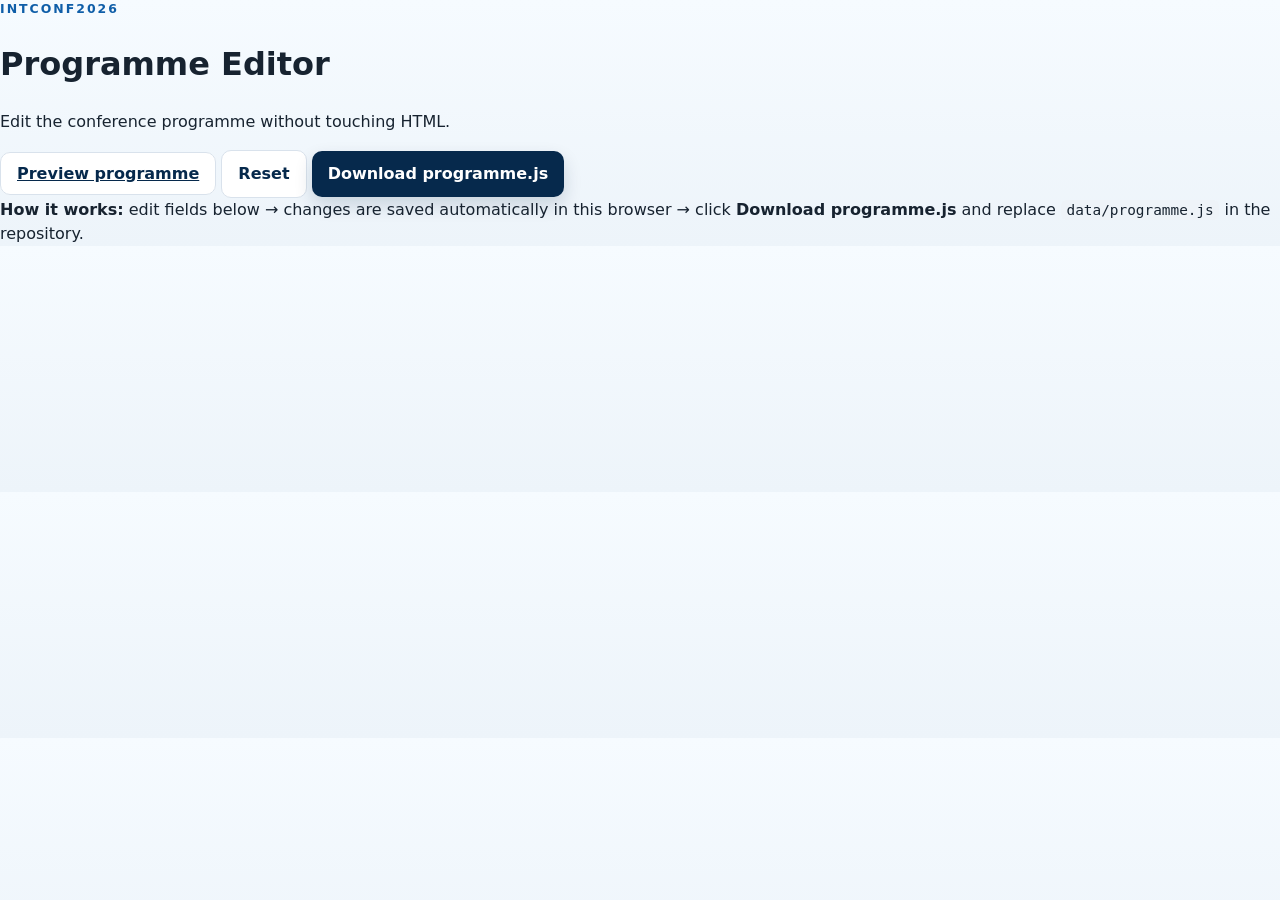
==== editor.html @ 50951013 "Add visual programme editor" ====
<!doctype html>
<html lang="en">
<head>
  <meta charset="utf-8">
  <meta name="viewport" content="width=device-width,initial-scale=1">
  <title>Programme Editor — IntConf2026</title>
  <link rel="stylesheet" href="styles.css">
  <link rel="stylesheet" href="editor.css">
</head>
<body class="editor-body">
  <header class="editor-topbar">
    <div>
      <p class="kicker">IntConf2026</p>
      <h1>Programme Editor</h1>
      <p>Edit the conference programme without touching HTML.</p>
    </div>
    <div class="editor-actions">
      <a class="button button--secondary" href="index.html">Preview programme</a>
      <button class="button button--secondary" id="reset-data" type="button">Reset</button>
      <button class="button" id="download-js" type="button">Download programme.js</button>
    </div>
  </header>

  <main class="editor-shell">
    <section class="editor-note">
      <strong>How it works:</strong>
      edit fields below → changes are saved automatically in this browser → click
      <strong>Download programme.js</strong> and replace <code>data/programme.js</code> in the repository.
    </section>

    <section id="conference-editor" class="editor-card"></section>
    <section id="days-editor"></section>
  </main>

  <script src="data/programme.js"></script>
  <script src="editor.js"></script>
</body>
</html>
---- styles.css ----
:root {
  --navy-950: #031b33;
  --navy-900: #06294c;
  --navy-800: #0b3a6c;
  --blue-700: #0f5ea8;
  --blue-500: #1c8cda;
  --blue-100: #e8f4fc;
  --gold-500: #e8b83f;
  --gold-100: #fff5d7;
  --ink: #172330;
  --muted: #647386;
  --line: #d9e2ec;
  --surface: #ffffff;
  --surface-soft: #f4f8fb;
  --green-soft: #eef7e8;
  --shadow: 0 22px 70px rgba(4, 35, 68, .14);
  --radius-lg: 24px;
  --radius-md: 16px;
  --radius-sm: 10px;
}

* { box-sizing: border-box; }
html { scroll-behavior: smooth; }
body {
  margin: 0;
  color: var(--ink);
  background: linear-gradient(180deg, #f6fbff 0, #edf4fa 100%);
  font-family: Inter, ui-sans-serif, system-ui, -apple-system, BlinkMacSystemFont, "Segoe UI", sans-serif;
  line-height: 1.5;
}
button, input, textarea { font: inherit; }
button { cursor: pointer; }
code {
  font-family: ui-monospace, SFMono-Regular, Menlo, Consolas, monospace;
  font-size: .9em;
  background: #eef3f8;
  padding: .1rem .35rem;
  border-radius: 6px;
}

.skip-link {
  position: fixed;
  left: 1rem;
  top: .5rem;
  z-index: 100;
  transform: translateY(-150%);
  background: white;
  color: var(--navy-900);
  padding: .6rem .8rem;
  border-radius: 8px;
}
.skip-link:focus { transform: none; }

.hero {
  position: relative;
  overflow: hidden;
  color: white;
  background:
    radial-gradient(circle at 78% 15%, rgba(28, 140, 218, .45), transparent 28%),
    linear-gradient(135deg, var(--navy-950) 0%, var(--navy-800) 58%, #0a65aa 100%);
}
.hero::after {
  content: "";
  position: absolute;
  inset: 0;
  pointer-events: none;
  background: linear-gradient(125deg, transparent 0 58%, rgba(255,255,255,.08) 58% 68%, transparent 68% 100%);
}
.hero__inner {
  position: relative;
  z-index: 1;
  width: min(1180px, calc(100% - 2rem));
  margin: 0 auto;
  display: grid;
  grid-template-columns: minmax(220px, 360px) minmax(0, 1fr);
  gap: clamp(2rem, 5vw, 5rem);
  align-items: center;
  min-height: 540px;
  padding: 3.25rem 0;
}
.hero__brand-wrap {
  display: flex;
  justify-content: center;
}
.hero__brand {
  width: min(100%, 355px);
  aspect-ratio: 421 / 540;
  object-fit: cover;
  border-radius: 18px;
  box-shadow: 0 32px 90px rgba(0, 0, 0, .38);
  border: 1px solid rgba(255,255,255,.2);
}
.eyebrow,
.kicker {
  margin: 0 0 .65rem;
  text-transform: uppercase;
  letter-spacing: .16em;
  font-weight: 800;
  font-size: .78rem;
}
.eyebrow { color: #b9ddfa; }
.kicker { color: var(--blue-700); }
.hero h1 {
  max-width: 14ch;
  margin: 0;
  font-size: clamp(2.45rem, 6vw, 5.7rem);
  line-height: .98;
  letter-spacing: -.045em;
  text-wrap: balance;
}
.hero__lead {
  margin: 1.4rem 0 0;
  font-size: clamp(1.05rem, 2vw, 1.35rem);
  color: #d8ebfb;
}
.hero__meta {
  display: flex;
  flex-wrap: wrap;
  gap: .65rem;
  margin-top: 1.6rem;
}
.hero__meta > span {
  display: inline-flex;
  align-items: center;
  min-height: 2.25rem;
  padding: .48rem .8rem;
  border-radius: 999px;
  border: 1px solid rgba(255,255,255,.18);
  background: rgba(255,255,255,.08);
  backdrop-filter: blur(8px);
}
.status-pill {
  color: #fff3c4;
  border-color: rgba(232,184,63,.45) !important;
  background: rgba(232,184,63,.14) !important;
}

.toolbar-shell {
  position: sticky;
  top: 0;
  z-index: 20;
  background: rgba(247, 251, 255, .88);
  backdrop-filter: blur(16px);
  border-bottom: 1px solid rgba(9, 53, 94, .08);
}
.toolbar {
  width: min(1180px, calc(100% - 2rem));
  min-height: 84px;
  margin: 0 auto;
  display: flex;
  gap: 1rem;
  align-items: center;
  justify-content: space-between;
}
.day-tabs {
  display: flex;
  gap: .45rem;
  overflow-x: auto;
  scrollbar-width: thin;
  padding: .6rem 0;
}
.day-tab {
  min-width: 126px;
  padding: .68rem .86rem;
  text-align: left;
  border: 1px solid var(--line);
  border-radius: 12px;
  color: var(--navy-900);
  background: white;
  transition: transform .15s ease, box-shadow .15s ease, border-color .15s ease;
}
.day-tab:hover { transform: translateY(-1px); box-shadow: 0 6px 20px rgba(9,53,94,.09); }
.day-tab span { display: block; font-weight: 800; }
.day-tab small { display: block; margin-top: .12rem; color: var(--muted); white-space: nowrap; }
.day-tab.is-active {
  color: white;
  border-color: var(--navy-800);
  background: linear-gradient(135deg, var(--navy-900), var(--blue-700));
}
.day-tab.is-active small { color: #d8ebfb; }
.toolbar__actions { display: flex; gap: .55rem; flex: 0 0 auto; }
.button {
  min-height: 44px;
  padding: .7rem 1rem;
  border: 0;
  border-radius: 10px;
  background: var(--navy-900);
  color: white;
  font-weight: 800;
  box-shadow: 0 8px 18px rgba(3, 38, 70, .16);
}
.button:hover { background: var(--blue-700); }
.button--secondary {
  color: var(--navy-900);
  background: white;
  border: 1px solid var(--line);
  box-shadow: none;
}

.page-shell {
  width: min(1180px, calc(100% - 2rem));
  margin: 0 auto;
}
.intro-card {
  margin: 2rem 0;
  display: grid;
  grid-template-columns: minmax(240px, .8fr) minmax(0, 1.2fr);
  gap: 2rem;
  padding: 1.6rem;
  background: white;
  border: 1px solid rgba(9,53,94,.08);
  border-radius: var(--radius-md);
  box-shadow: 0 10px 40px rgba(9,53,94,.06);
}
.intro-card h2 { margin: 0; font-size: clamp(1.35rem, 3vw, 2rem); letter-spacing: -.025em; }
.intro-card p:last-child { margin: 0; align-self: center; color: var(--muted); }

.programme-root { padding: 0 0 3rem; }
.day-panel {
  scroll-margin-top: 110px;
  margin: 2rem 0 3rem;
  background: white;
  border: 1px solid rgba(9,53,94,.08);
  border-radius: var(--radius-lg);
  box-shadow: var(--shadow);
  overflow: hidden;
}
.day-header {
  display: flex;
  gap: 2rem;
  align-items: flex-start;
  justify-content: space-between;
  padding: clamp(1.5rem, 3vw, 2.4rem);
  background:
    linear-gradient(90deg, rgba(232,184,63,.15), transparent 32%),
    linear-gradient(135deg, #eef8ff, #f9fcff);
  border-bottom: 1px solid var(--line);
}
.day-header h2 {
  margin: 0;
  color: var(--navy-950);
  font-size: clamp(1.8rem, 4vw, 3rem);
  letter-spacing: -.035em;
}
.day-meta {
  margin: 0;
  width: min(100%, 520px);
  display: grid;
  gap: .6rem;
}
.day-meta > div {
  display: grid;
  grid-template-columns: 92px 1fr;
  gap: .8rem;
  padding: .58rem .72rem;
  border-radius: 10px;
  background: rgba(255,255,255,.82);
  border: 1px solid rgba(9,53,94,.08);
}
.day-meta dt { font-weight: 800; color: var(--navy-900); }
.day-meta dd { margin: 0; color: #35475a; }
.day-sections { padding: clamp(1rem, 2vw, 1.5rem); }
.programme-section {
  margin: 0 0 1.35rem;
  border: 1px solid var(--line);
  border-radius: var(--radius-md);
  overflow: hidden;
  break-inside: avoid;
}
.programme-section:last-child { margin-bottom: 0; }
.programme-section__heading {
  padding: .82rem 1rem;
  color: white;
  background: linear-gradient(135deg, var(--navy-900), var(--navy-800));
}
.programme-section__heading h3 {
  margin: 0;
  font-size: 1.03rem;
  letter-spacing: -.01em;
}
.programme-section--panel .programme-section__heading {
  color: var(--navy-950);
  background: linear-gradient(135deg, #dfefff, #edf7ff);
  border-bottom: 1px solid #c9ddeb;
}
.programme-section--keynote .programme-section__heading {
  color: #5b4300;
  background: linear-gradient(135deg, #fff1bd, #fff8e2);
}
.programme-section--break .programme-section__heading { display: none; }
.programme-section--break { background: var(--green-soft); }
.programme-section--dinner .programme-section__heading {
  background: linear-gradient(135deg, #765b0d, #9d7614);
}
.programme-table__head,
.programme-item {
  display: grid;
  grid-template-columns: 140px minmax(0, 1.45fr) minmax(220px, .8fr);
}
.programme-table__head {
  padding: .55rem 1rem;
  background: var(--surface-soft);
  color: var(--muted);
  text-transform: uppercase;
  letter-spacing: .08em;
  font-size: .7rem;
  font-weight: 800;
}
.programme-item {
  min-height: 76px;
  border-top: 1px solid var(--line);
  background: white;
}
.programme-item:first-of-type { border-top: 0; }
.programme-item > div { padding: .9rem 1rem; }
.programme-item > div + div { border-left: 1px solid var(--line); }
.programme-item__time {
  font-variant-numeric: tabular-nums;
  font-weight: 850;
  color: var(--navy-900);
  white-space: nowrap;
}
.programme-item__main h4 {
  margin: 0;
  font-size: 1rem;
}
.programme-item__topic {
  margin: .35rem 0 0;
  color: #30465a;
  font-style: italic;
}
.programme-item__remarks { color: #45596d; }
.programme-section--break .programme-item { background: var(--green-soft); min-height: 0; }
.programme-section--dinner .programme-item { background: #fffdf5; }
.draft-token {
  display: inline-block;
  margin: 0 .08rem;
  padding: .03rem .35rem;
  border-radius: 999px;
  color: #6d4d00;
  background: var(--gold-100);
  border: 1px solid #edd489;
  font-size: .82em;
  font-style: normal;
  font-weight: 900;
  letter-spacing: .04em;
}
.muted { color: #9aa7b4; }

.site-footer {
  color: #dcecf9;
  background: var(--navy-950);
  border-top: 4px solid var(--gold-500);
}
.site-footer__inner {
  min-height: 130px;
  display: flex;
  align-items: center;
  justify-content: space-between;
  gap: 2rem;
}
.site-footer__inner div { display: grid; gap: .2rem; }
.site-footer__inner span { color: #9fc2de; }
.site-footer__status { text-align: right; }
.fatal-error { max-width: 50rem; margin: 10vh auto; padding: 2rem; }

@media (max-width: 900px) {
  .hero__inner { grid-template-columns: 190px 1fr; min-height: auto; }
  .hero h1 { font-size: clamp(2.2rem, 7vw, 4.4rem); }
  .toolbar { align-items: stretch; flex-direction: column; padding: .65rem 0; }
  .toolbar__actions { justify-content: flex-end; }
  .day-header { flex-direction: column; }
  .day-meta { width: 100%; }
  .programme-table__head { display: none; }
  .programme-item {
    grid-template-columns: 112px 1fr;
  }
  .programme-item__remarks {
    grid-column: 2;
    border-left: 1px solid var(--line);
    border-top: 1px dashed var(--line);
    padding-top: .65rem !important;
  }
}

@media (max-width: 620px) {
  .hero__inner {
    grid-template-columns: 1fr;
    gap: 1.5rem;
    padding: 1.4rem 0 2.4rem;
  }
  .hero__brand-wrap { justify-content: flex-start; }
  .hero__brand { width: 178px; border-radius: 12px; }
  .hero h1 { max-width: 12ch; }
  .toolbar__actions { width: 100%; }
  .toolbar__actions .button { flex: 1; }
  .intro-card { grid-template-columns: 1fr; gap: .8rem; }
  .day-panel { border-radius: 16px; }
  .day-header { padding: 1.25rem; }
  .day-meta > div { grid-template-columns: 1fr; gap: .1rem; }
  .day-sections { padding: .7rem; }
  .programme-item { grid-template-columns: 1fr; }
  .programme-item > div { padding: .75rem .8rem; }
  .programme-item > div + div { border-left: 0; }
  .programme-item__time {
    color: var(--blue-700);
    padding-bottom: .1rem !important;
  }
  .programme-item__main { padding-top: .3rem !important; }
  .programme-item__remarks {
    grid-column: 1;
    border-left: 0;
    border-top: 1px dashed var(--line);
  }
  .site-footer__inner { flex-direction: column; align-items: flex-start; justify-content: center; }
  .site-footer__status { text-align: left; }
}

@media print {
  @page { size: A4; margin: 11mm 10mm 12mm; }
  :root { --ink: #111; --line: #c7c7c7; }
  html, body { background: white !important; font-size: 9.5pt; }
  body { color: #111; }
  .no-print, .toolbar-shell { display: none !important; }
  .hero {
    color: #111;
    background: white !important;
    border-bottom: 2px solid #123e66;
  }
  .hero::after { display: none; }
  .hero__inner {
    width: 100%;
    min-height: 0;
    grid-template-columns: 35mm 1fr;
    gap: 8mm;
    padding: 0 0 7mm;
  }
  .hero__brand {
    width: 35mm;
    border-radius: 0;
    box-shadow: none;
    border: 0;
  }
  .eyebrow { color: #345; font-size: 7pt; }
  .hero h1 { color: #082f5b; font-size: 24pt; max-width: none; line-height: 1.02; }
  .hero__lead { color: #333; margin-top: 3mm; font-size: 10pt; }
  .hero__meta { margin-top: 3mm; gap: 2mm; }
  .hero__meta > span {
    min-height: 0;
    padding: 1mm 2mm;
    color: #222;
    border: 1px solid #bbb;
    background: white !important;
  }
  .page-shell { width: 100%; }
  .programme-root { padding: 0; }
  .day-panel, .day-panel[hidden] {
    display: block !important;
    margin: 7mm 0 0;
    border: 0;
    border-radius: 0;
    box-shadow: none;
    overflow: visible;
    break-before: page;
  }
  .day-panel:first-child { break-before: auto; }
  .day-header {
    display: block;
    padding: 3mm 0 2mm;
    background: white !important;
    border-bottom: 1.5px solid #123e66;
  }
  .day-header .kicker { color: #444; margin-bottom: 1mm; }
  .day-header h2 { color: #082f5b; font-size: 17pt; }
  .day-meta {
    width: 100%;
    margin-top: 2mm;
    display: flex;
    flex-wrap: wrap;
    gap: 2mm 5mm;
  }
  .day-meta > div {
    display: flex;
    gap: 1.5mm;
    padding: 0;
    border: 0;
    background: white;
  }
  .day-sections { padding: 3mm 0 0; }
  .programme-section {
    margin-bottom: 3mm;
    border-radius: 0;
    break-inside: auto;
  }
  .programme-section__heading,
  .programme-section--panel .programme-section__heading,
  .programme-section--keynote .programme-section__heading,
  .programme-section--dinner .programme-section__heading {
    padding: 2mm 2.2mm;
    color: #111;
    background: #eaf2f8 !important;
    border-bottom: 1px solid #aaa;
  }
  .programme-section__heading h3 { font-size: 10pt; }
  .programme-table__head,
  .programme-item {
    grid-template-columns: 27mm minmax(0, 1.45fr) minmax(43mm, .8fr);
  }
  .programme-table__head {
    display: grid;
    padding: 1.2mm 2mm;
    font-size: 6.5pt;
    background: #f5f5f5 !important;
  }
  .programme-item { min-height: 0; break-inside: avoid; }
  .programme-item > div { padding: 1.7mm 2mm; }
  .programme-item__time { color: #111; }
  .programme-item__main h4 { font-size: 9pt; }
  .programme-item__topic { margin-top: .8mm; }
  .programme-section--break .programme-item,
  .programme-section--dinner .programme-item { background: white !important; }
  .draft-token {
    color: #111;
    background: white !important;
    border: 1px solid #aaa;
  }
  .site-footer { display: none; }
}
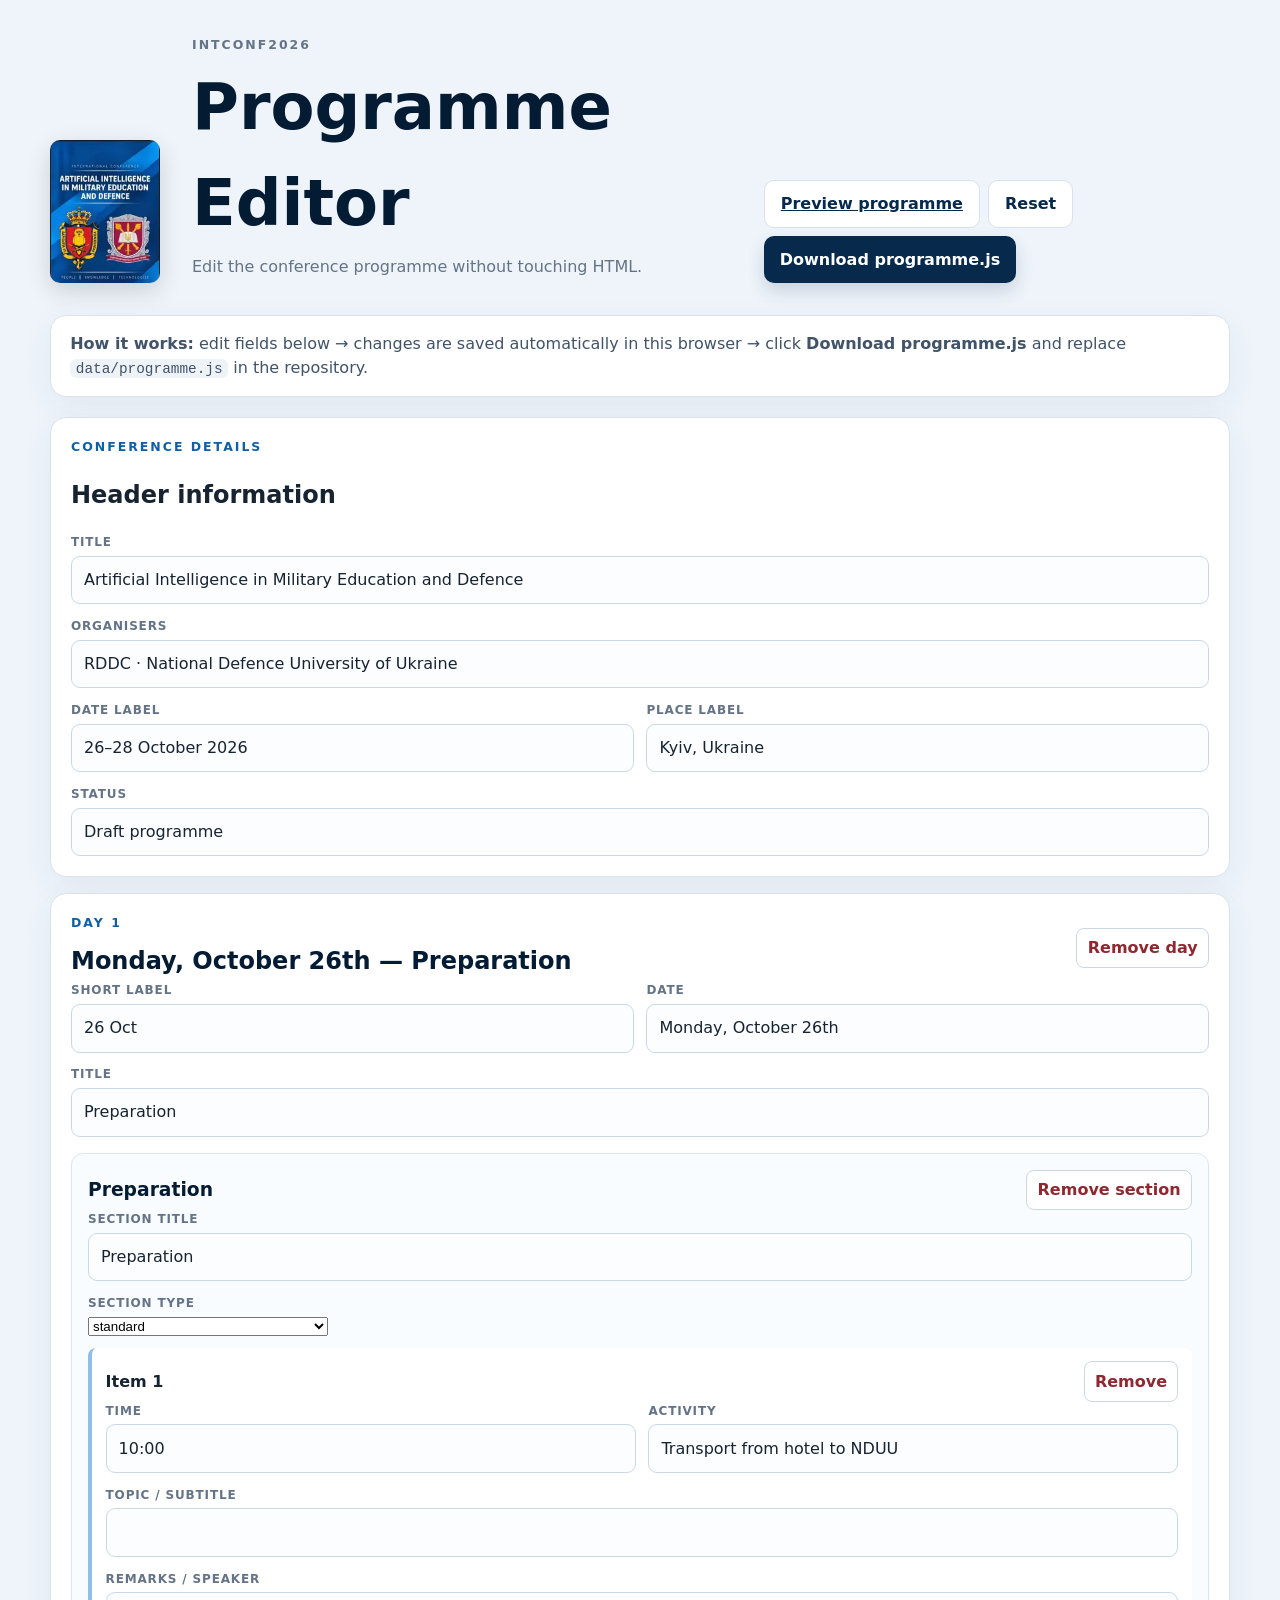
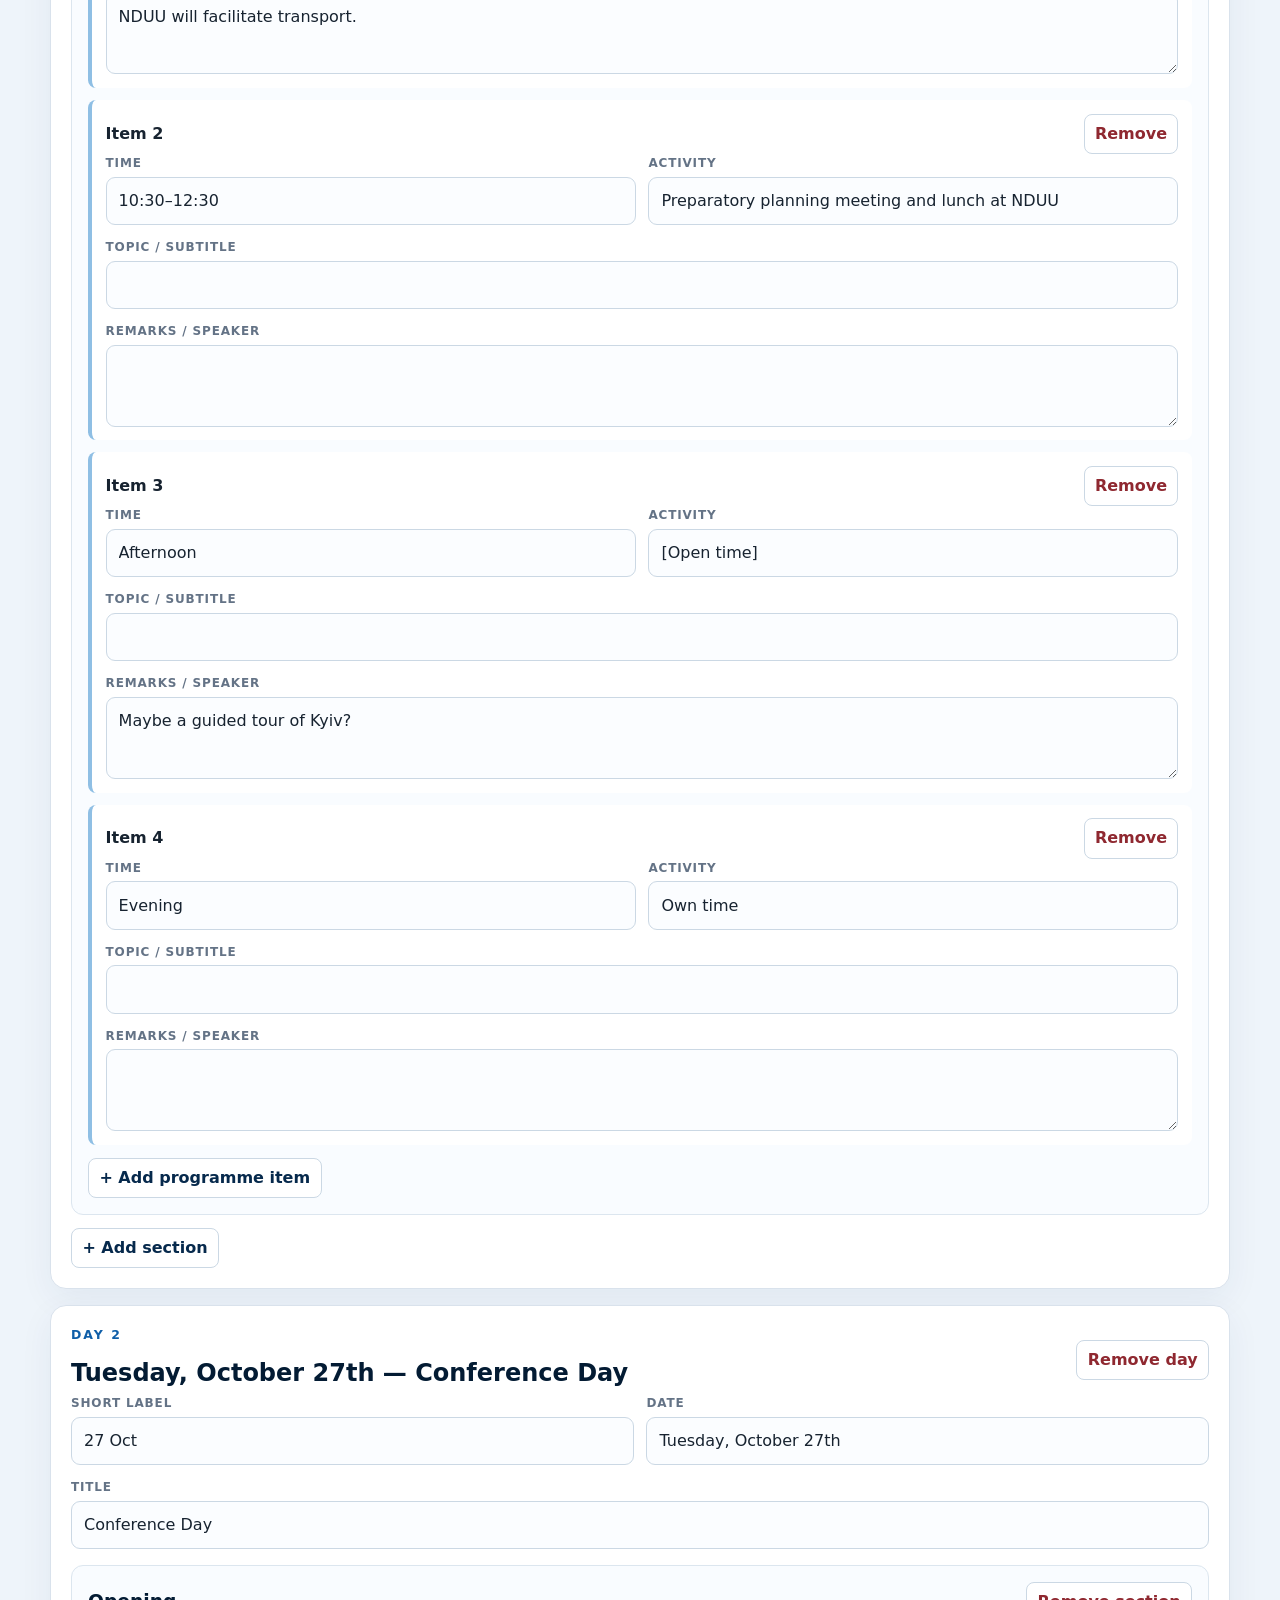
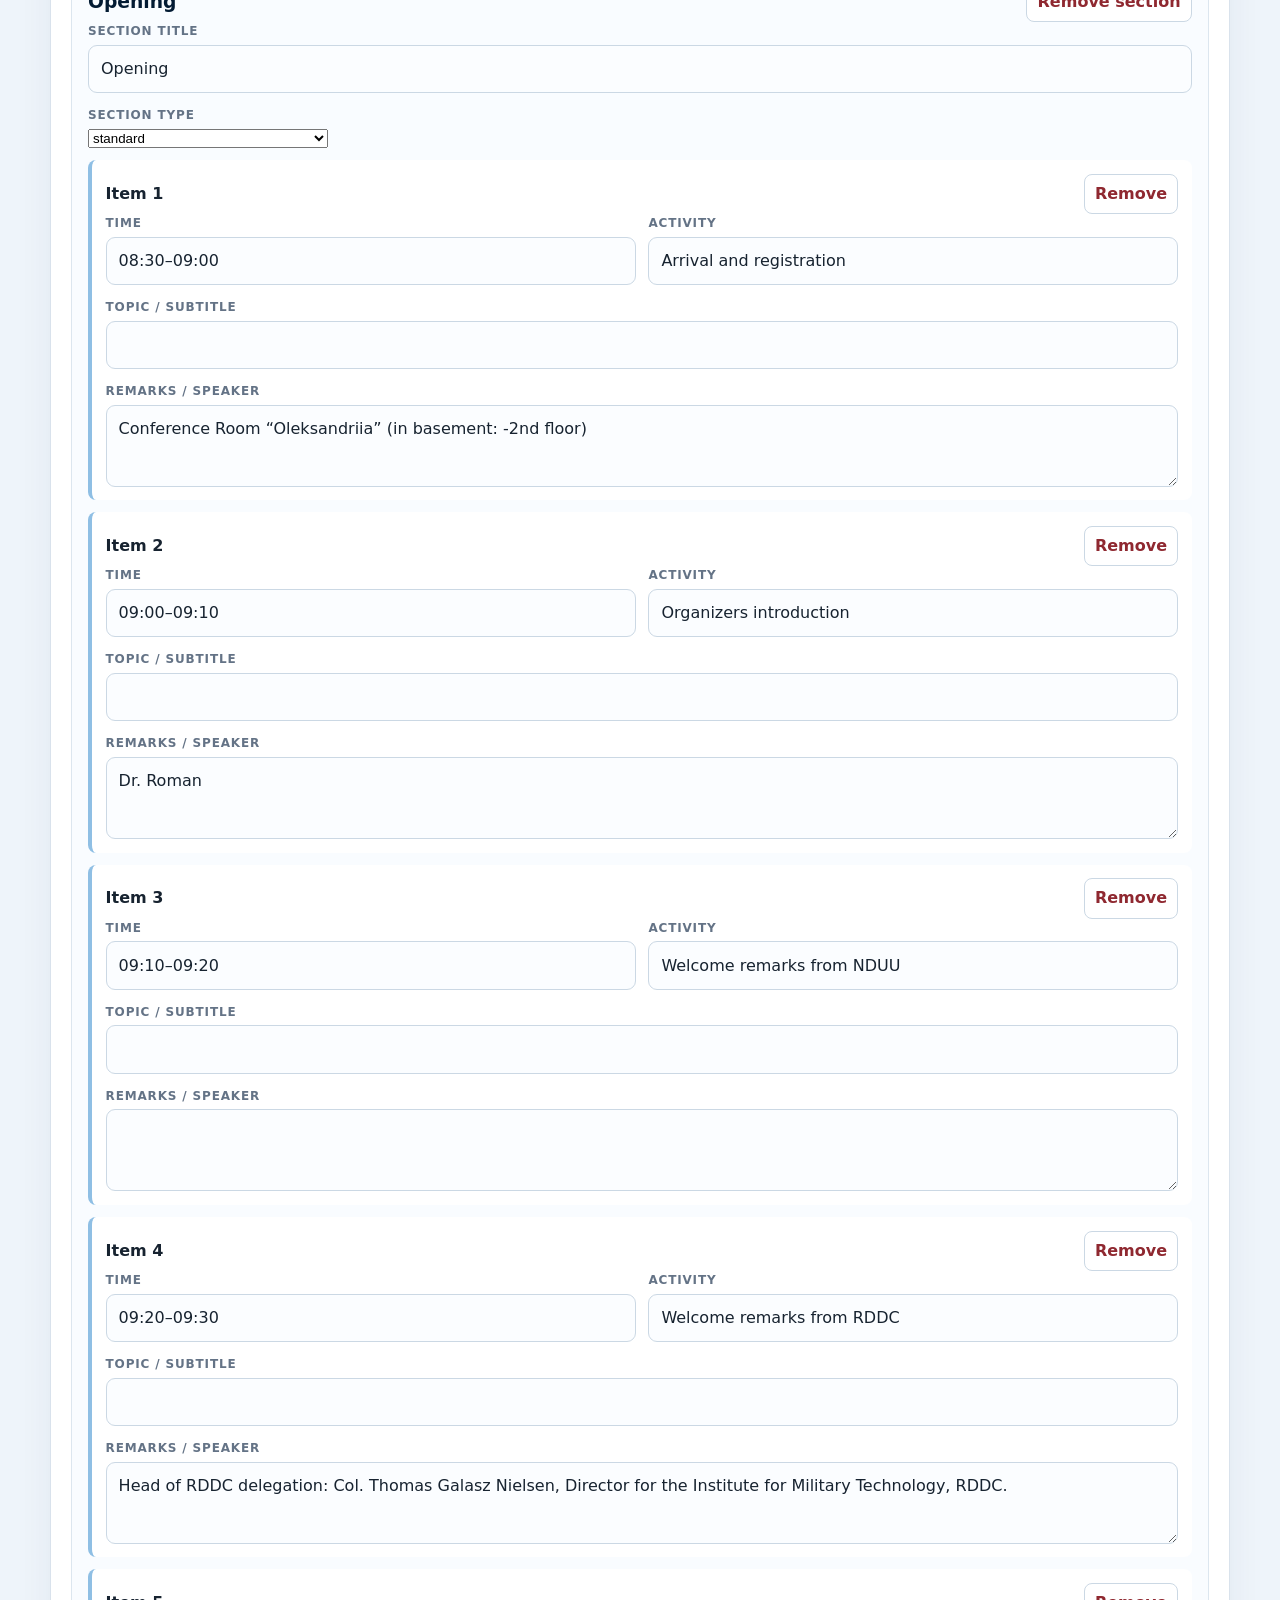
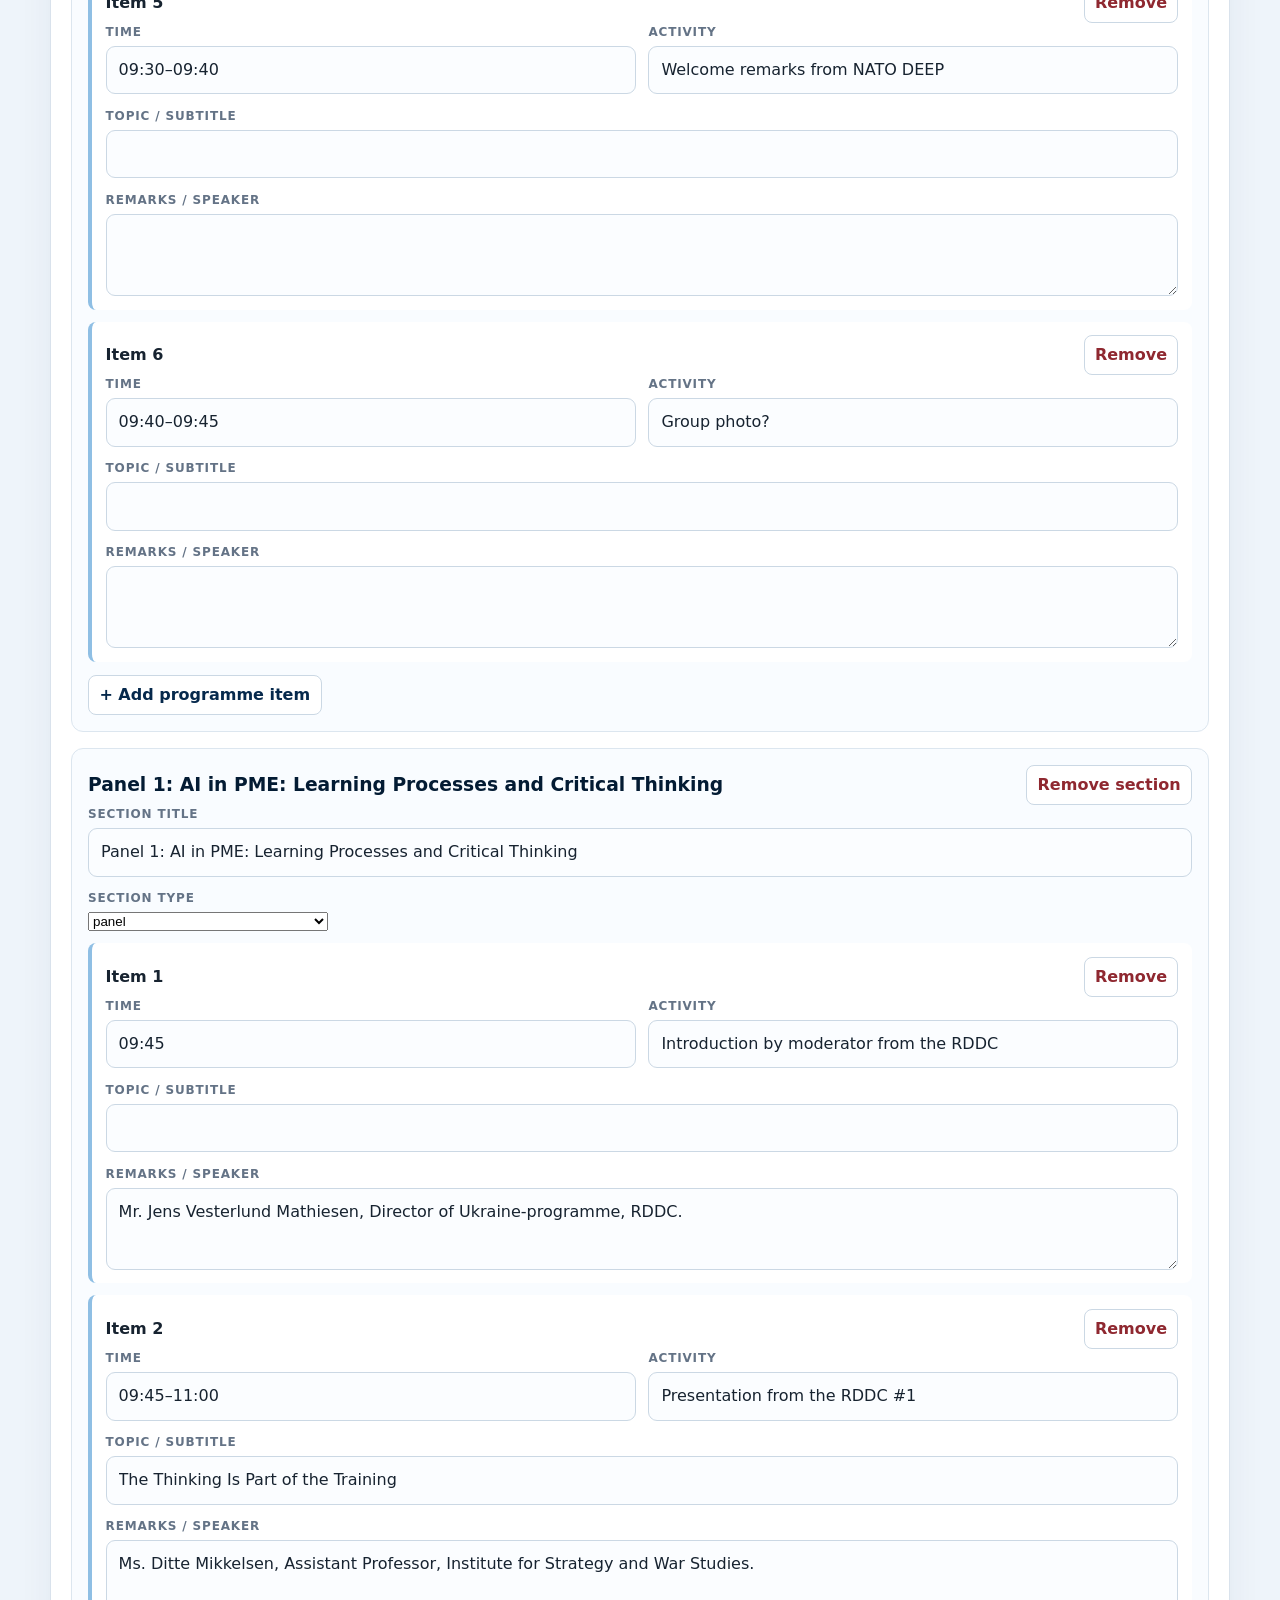
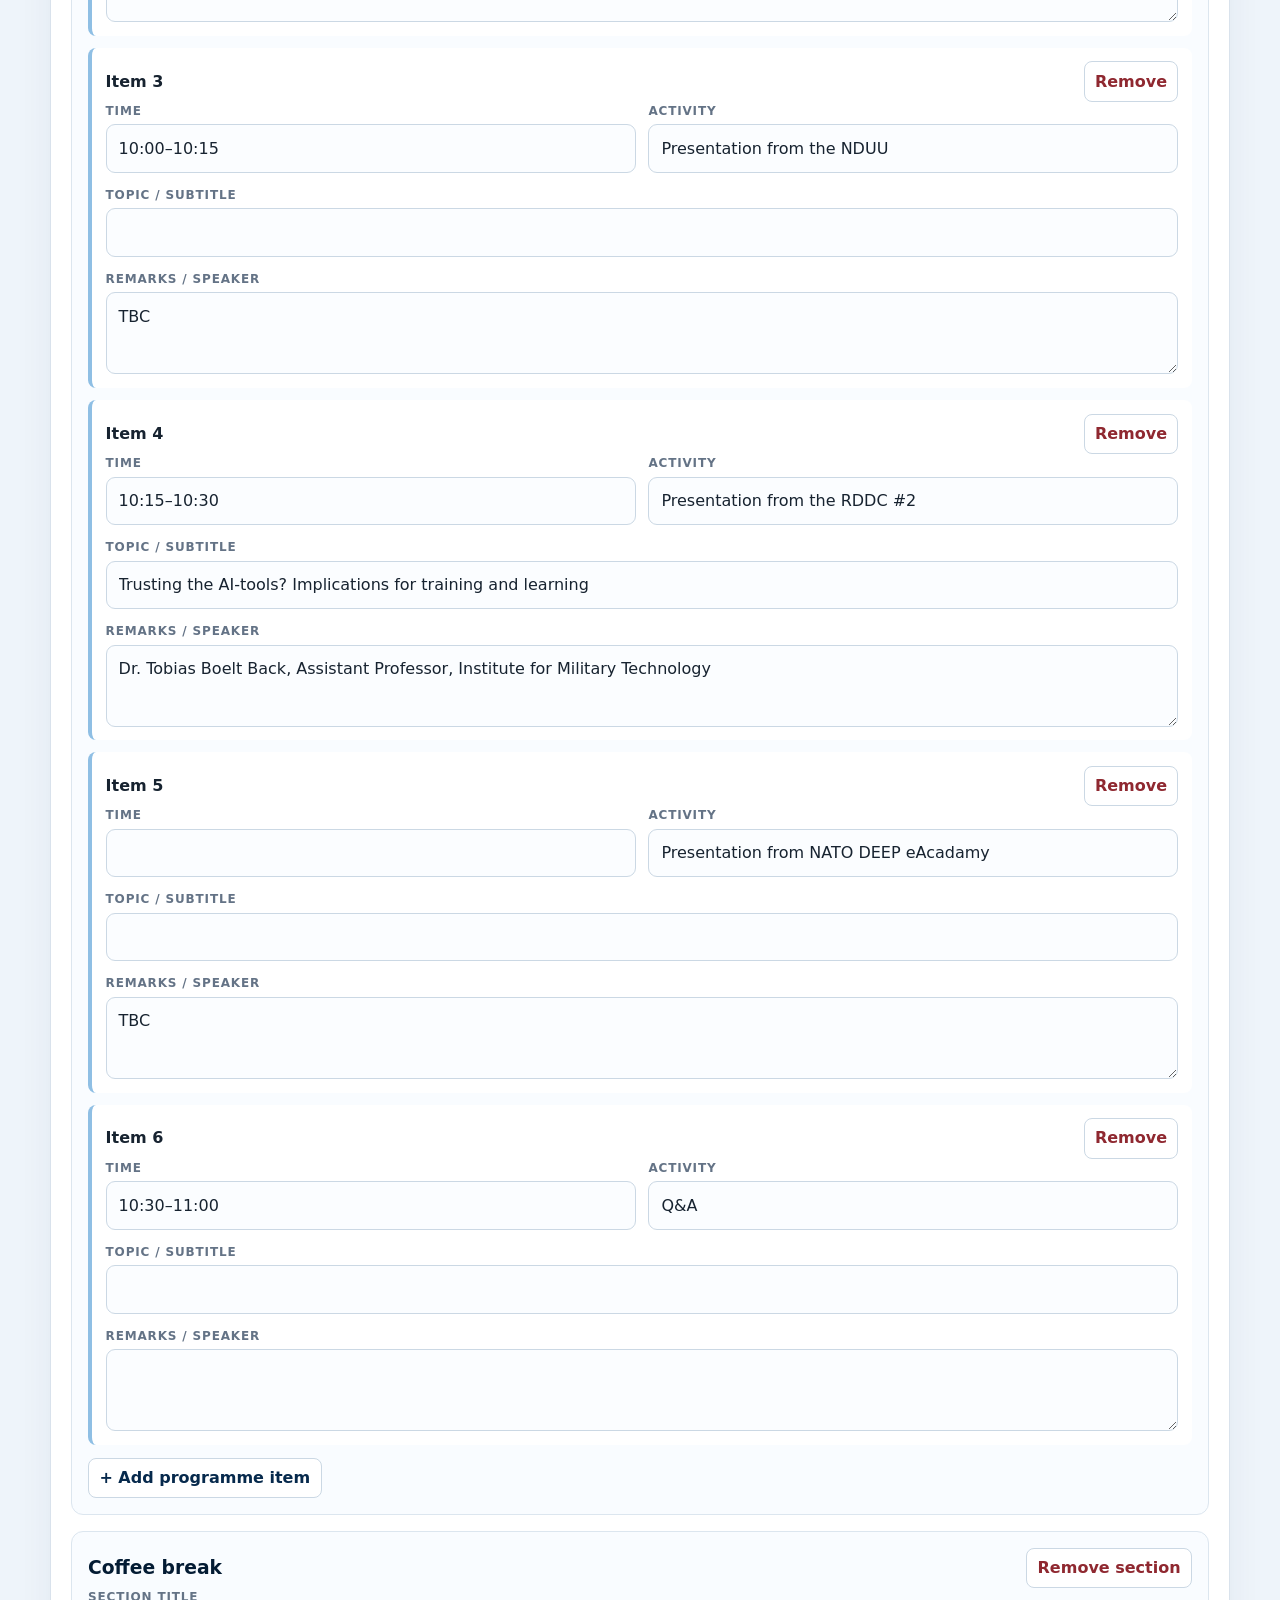
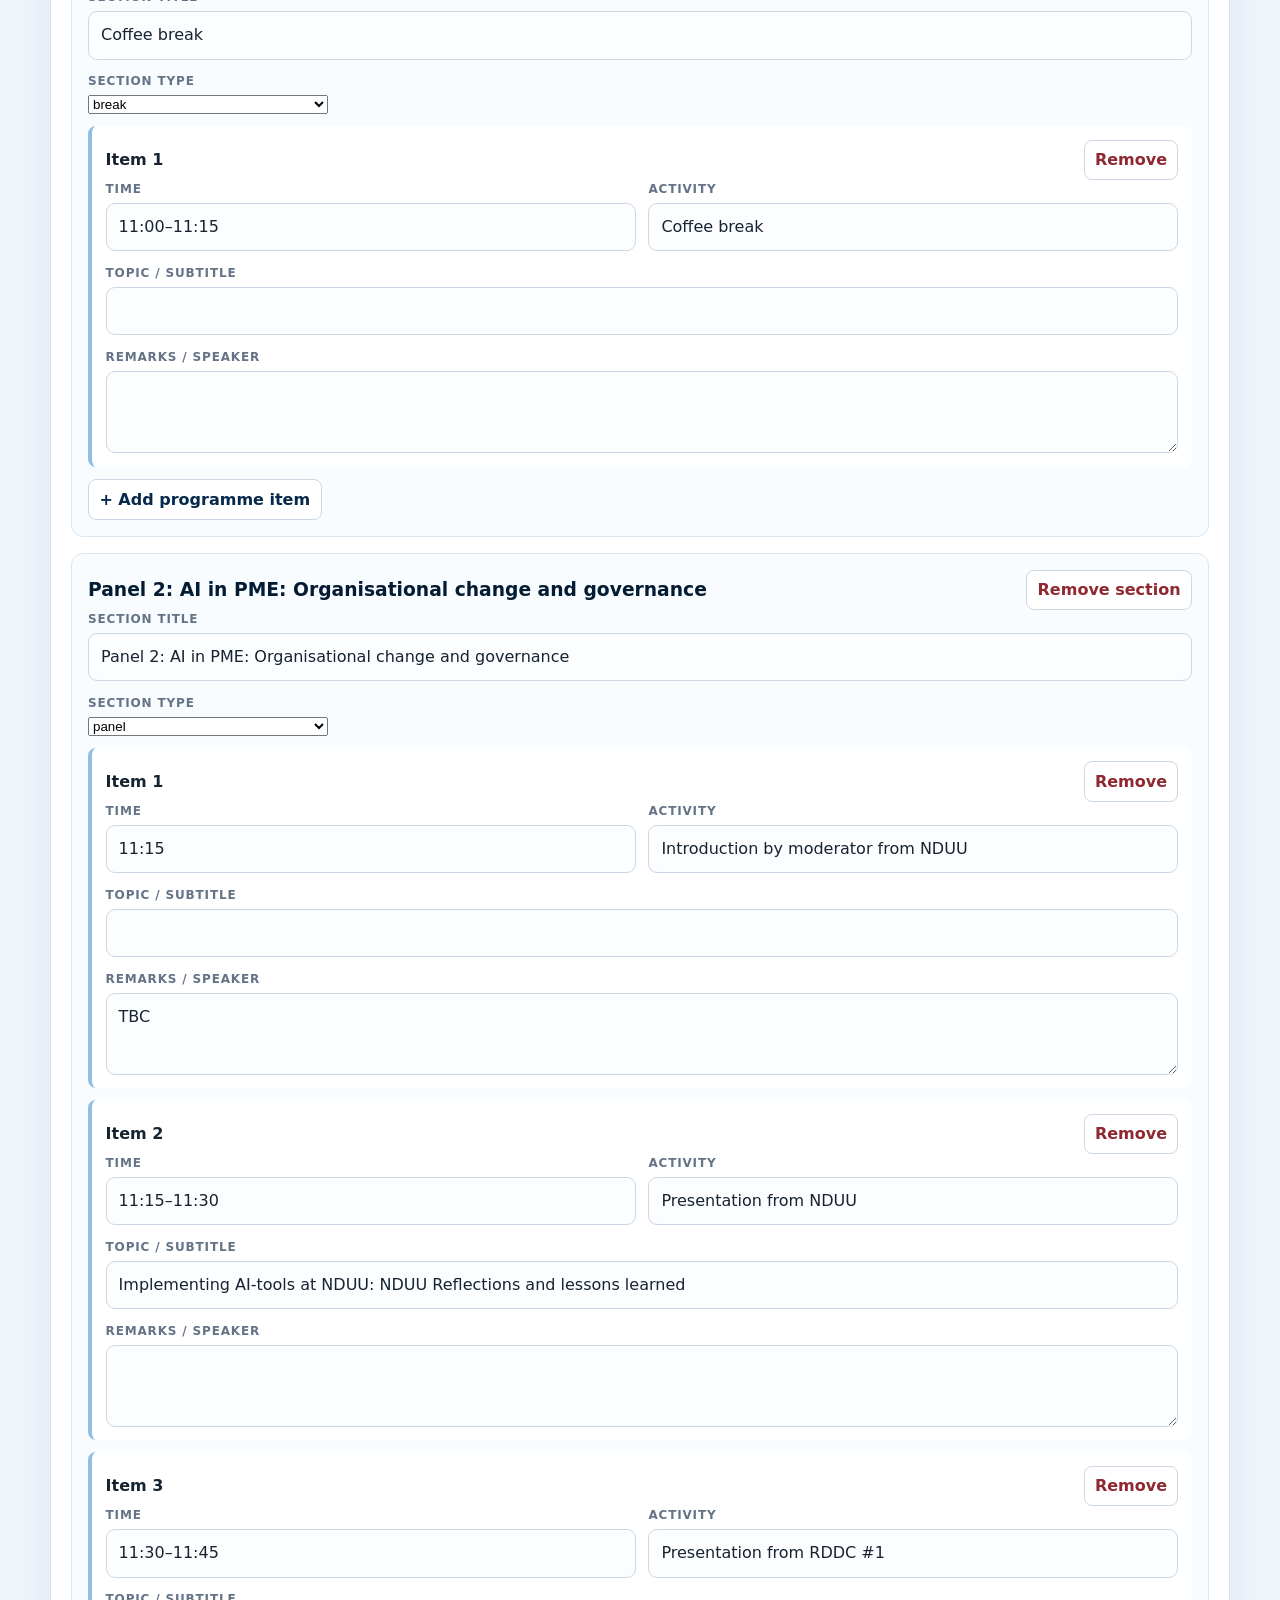
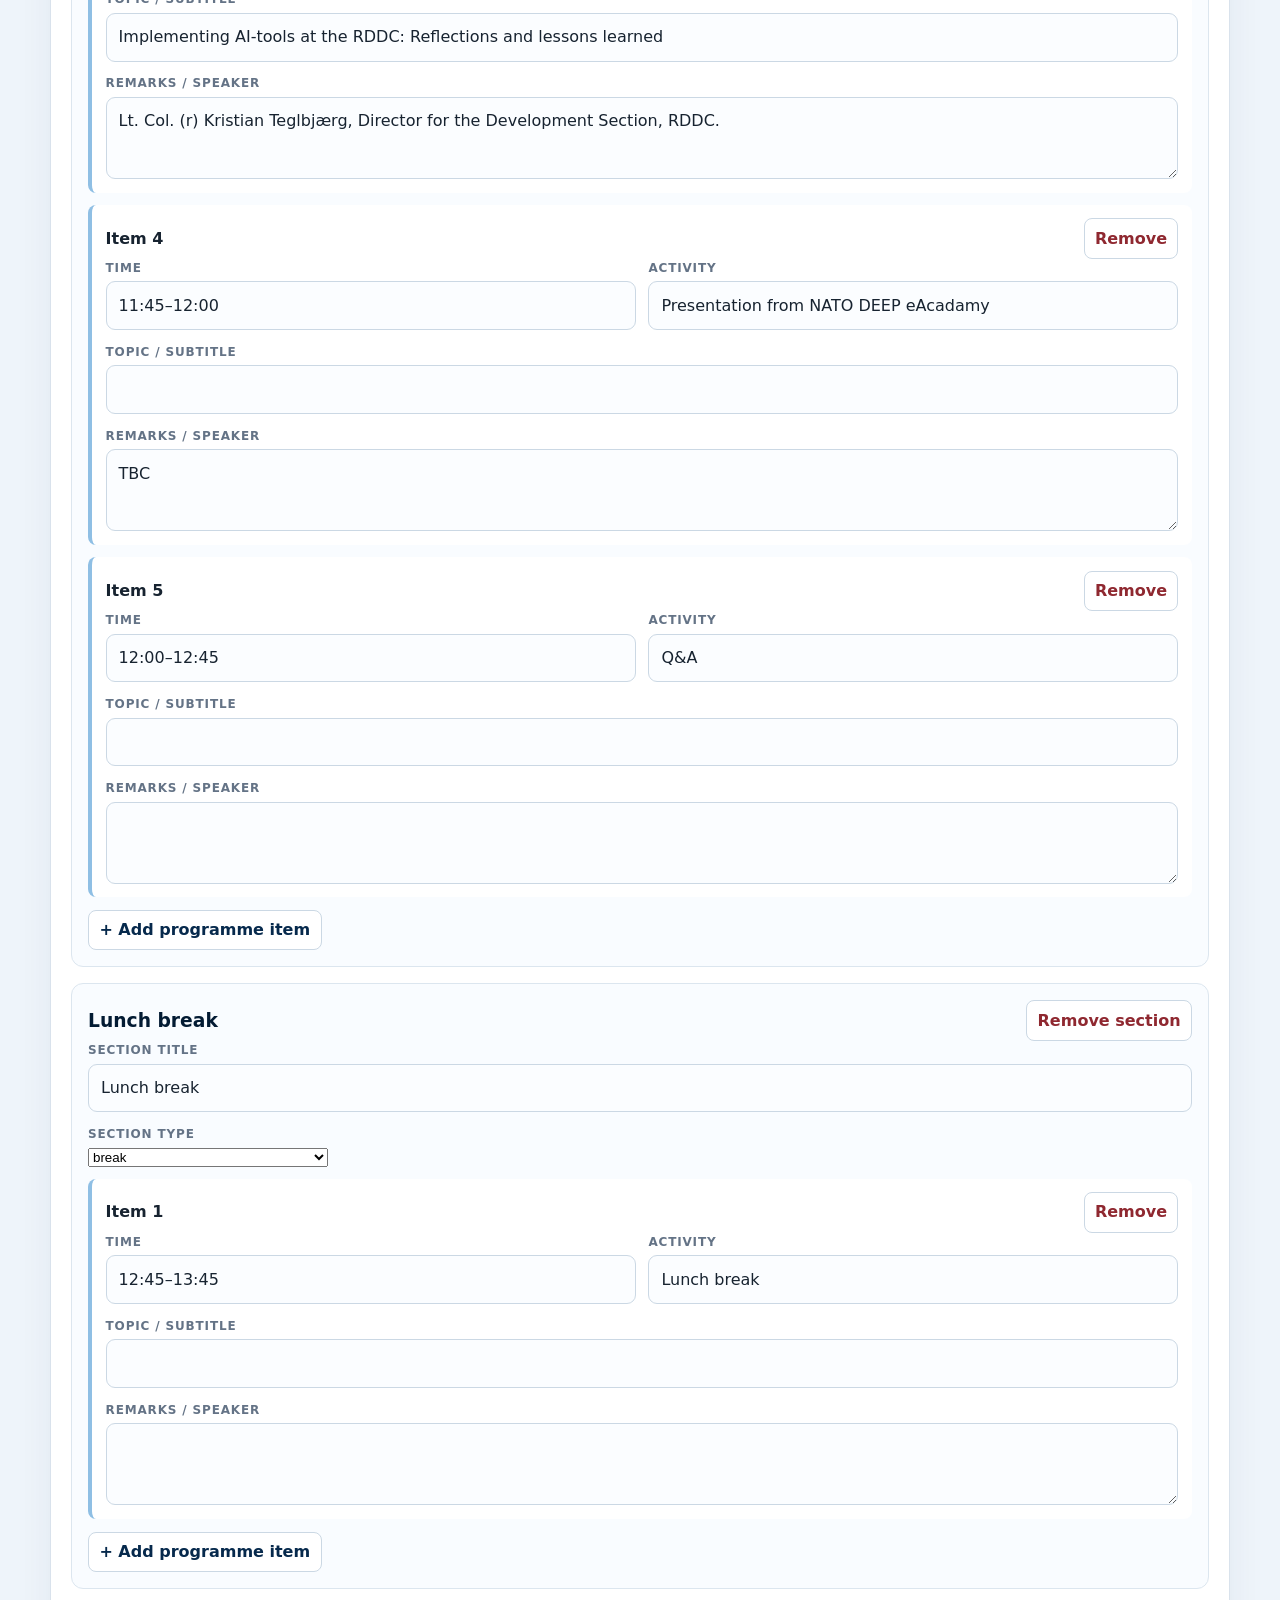
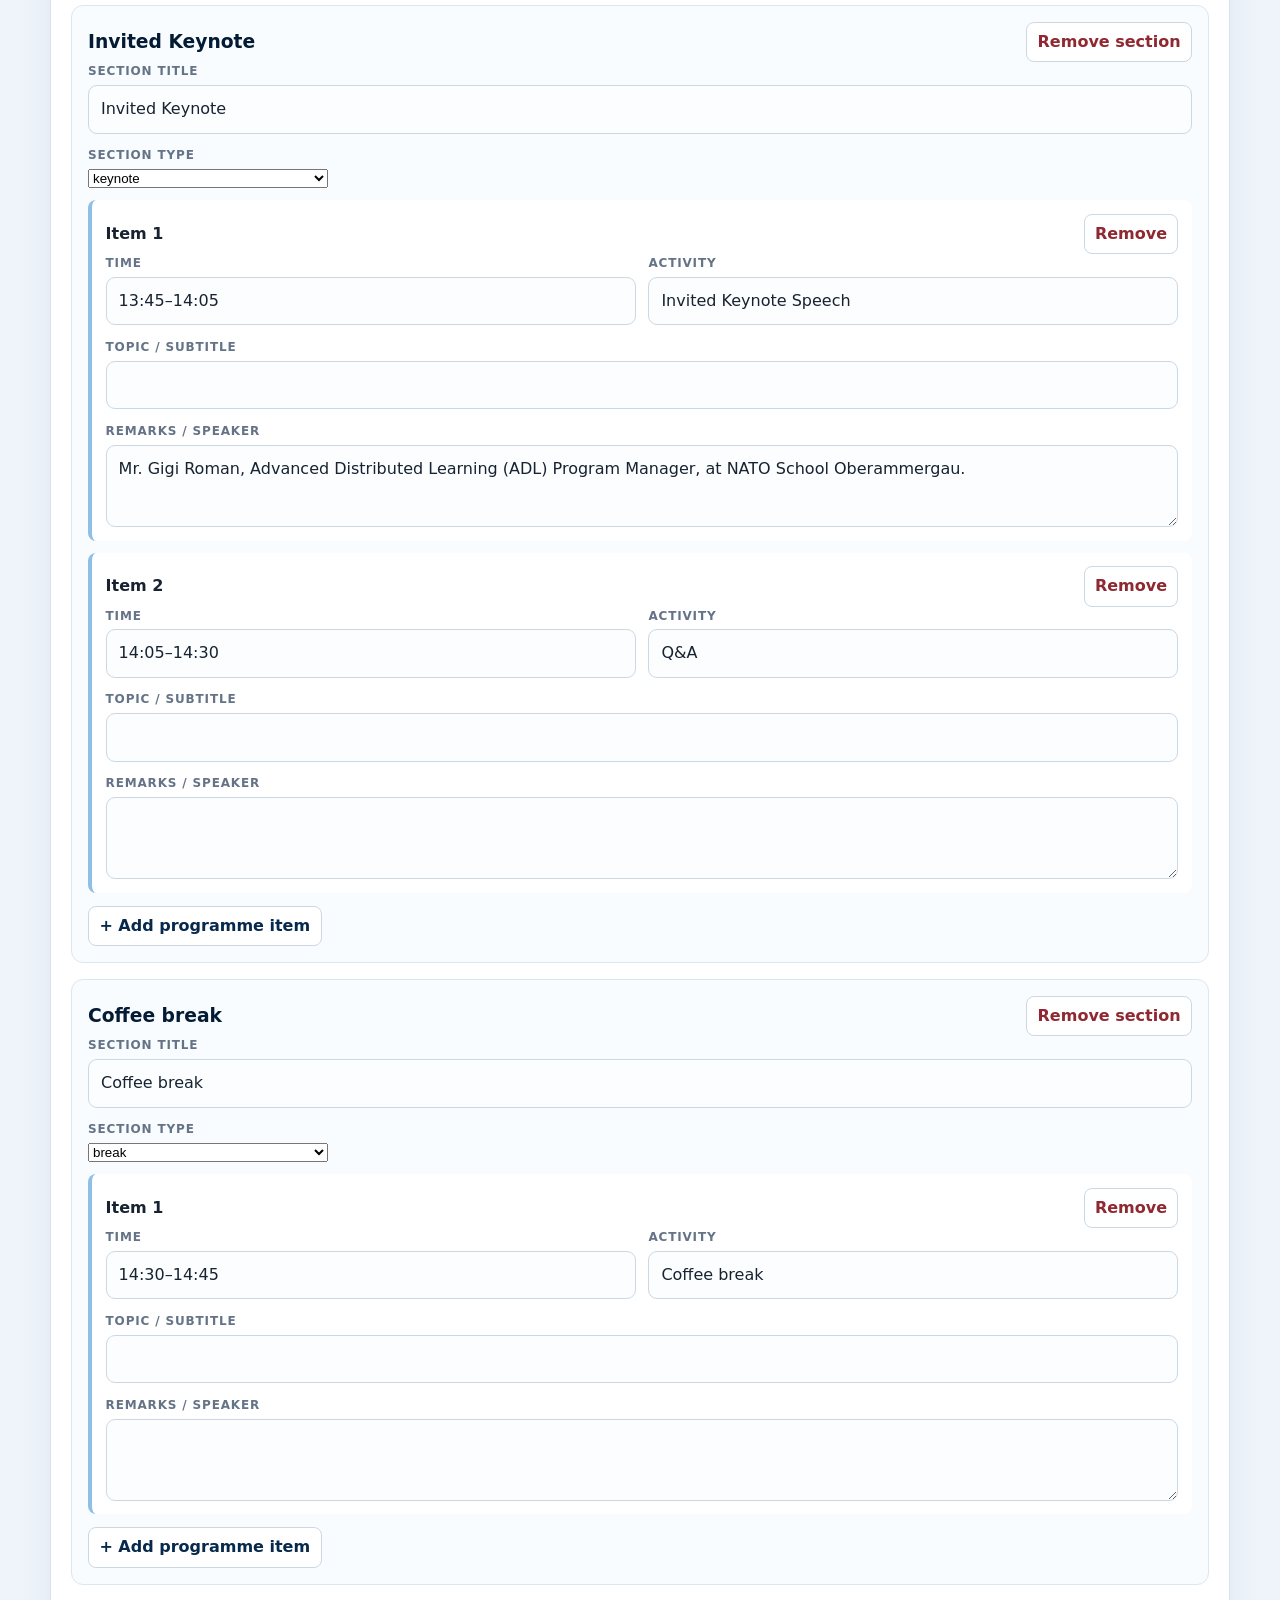
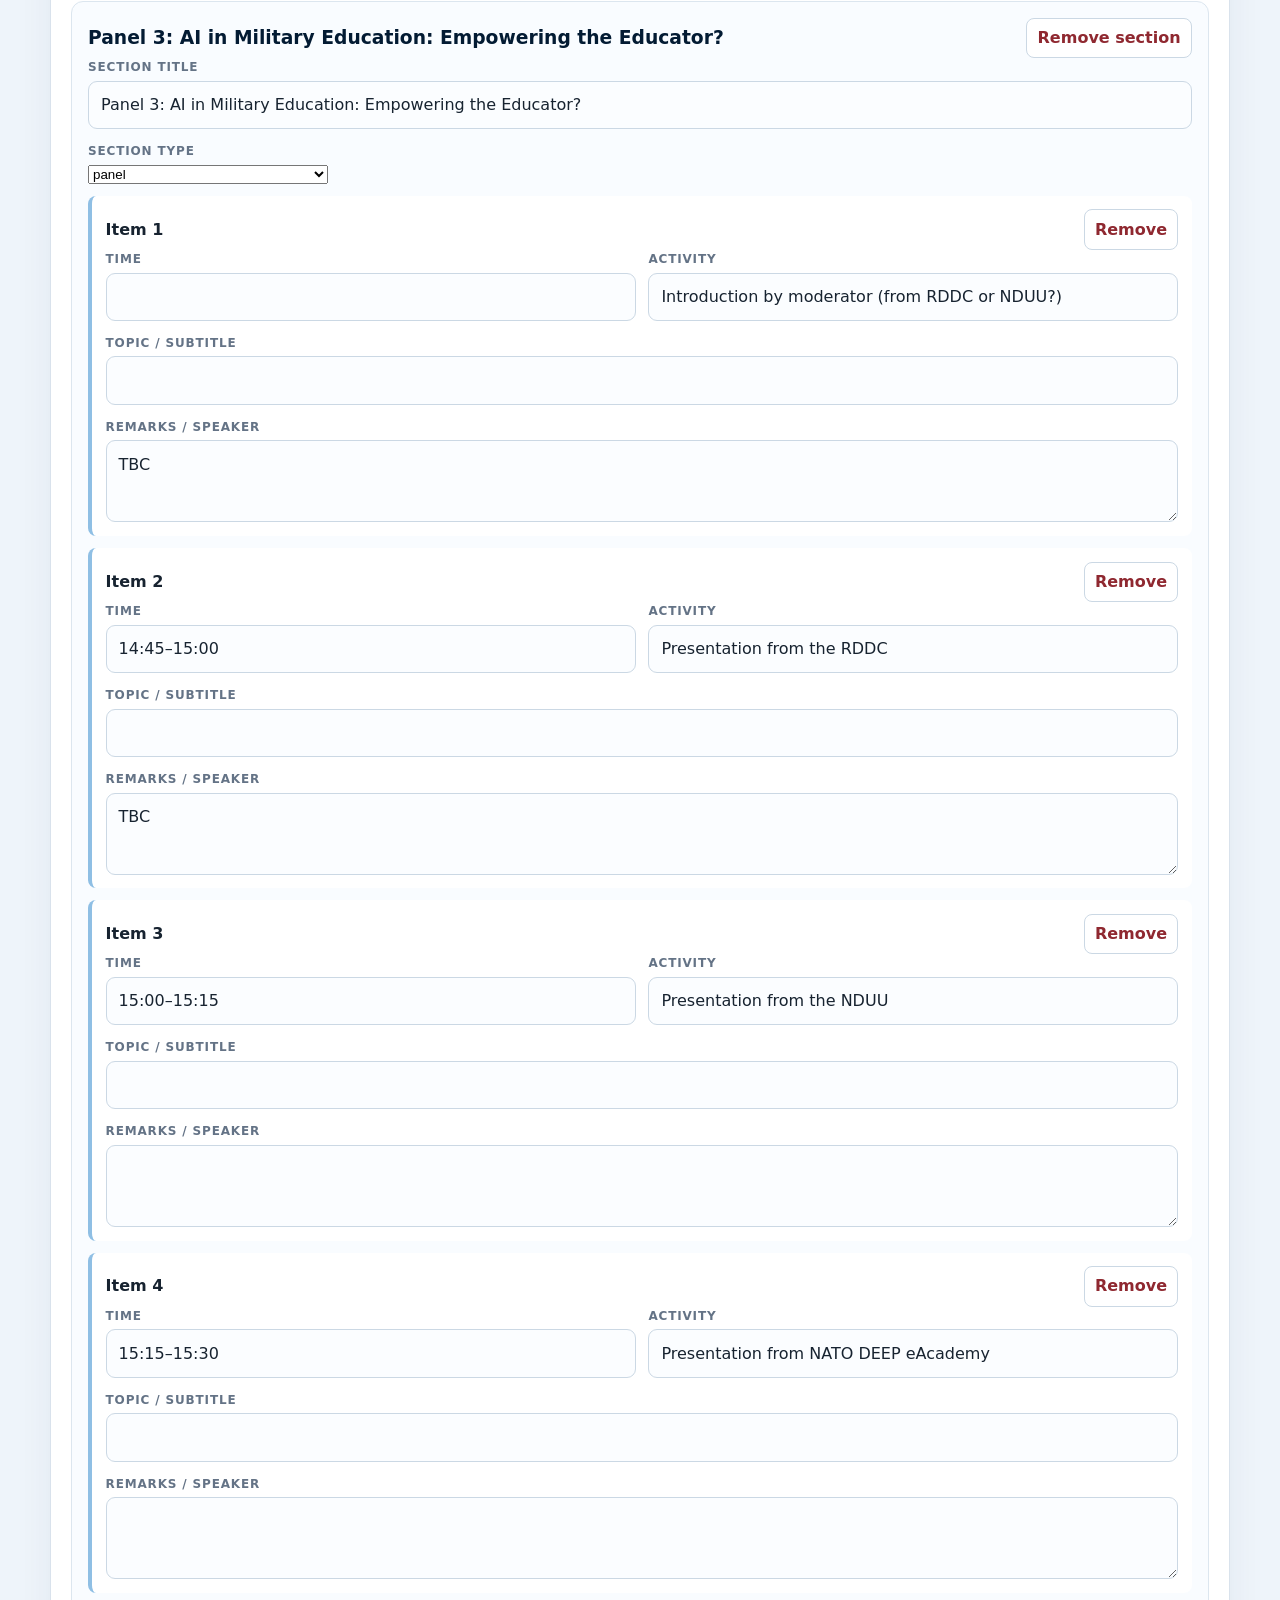
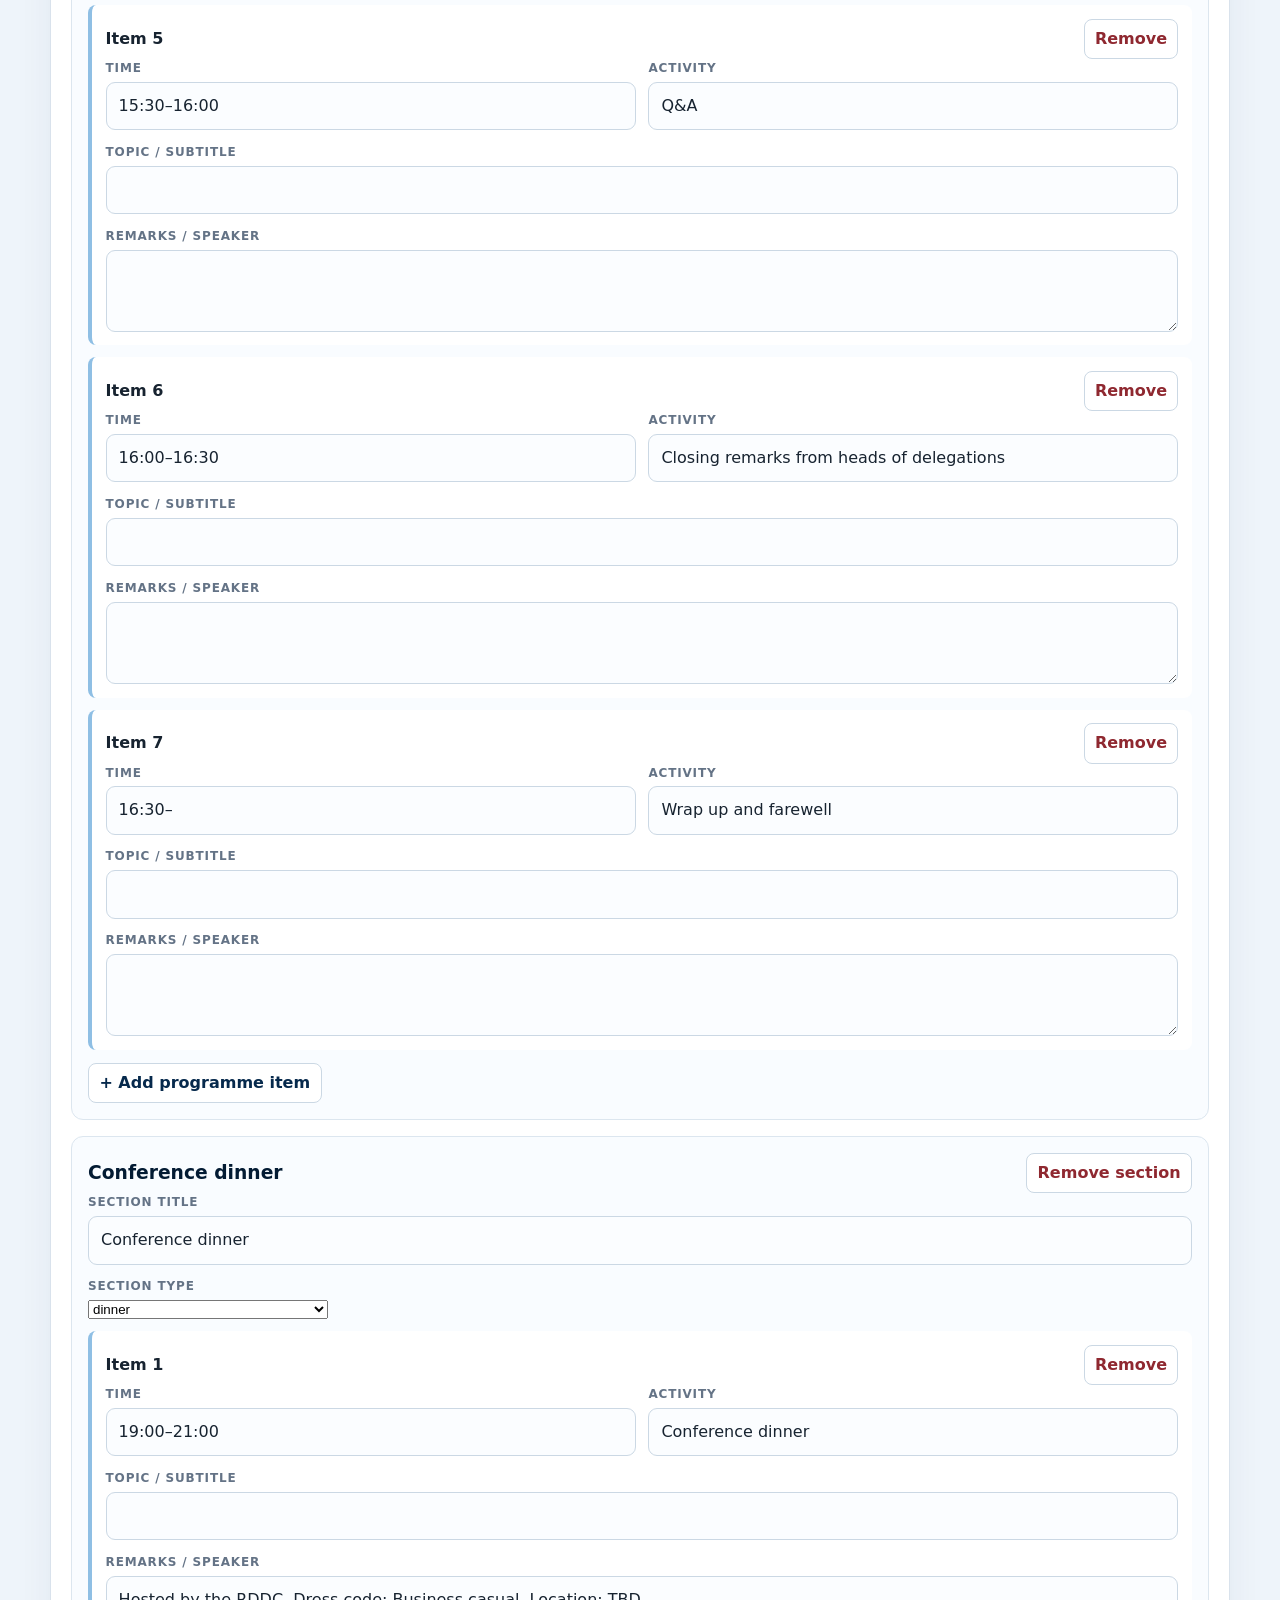
==== commit 39bc51d4: "Show conference image in programme editor" ====
--- a/editor.html
+++ b/editor.html
@@ -9,6 +9,7 @@
 </head>
 <body class="editor-body">
   <header class="editor-topbar">
+    <img src="assets/conference-brand.webp" alt="Conference identity" style="width:110px;height:auto;border-radius:10px;box-shadow:0 8px 24px rgba(0,0,0,.15)" onerror="this.onerror=null;this.src='[data-uri]'">
     <div>
       <p class="kicker">IntConf2026</p>
       <h1>Programme Editor</h1>
--- a/styles.css
+++ b/styles.css
@@ -84,7 +84,7 @@
 }
 .hero__brand {
   width: min(100%, 355px);
-  aspect-ratio: 421 / 540;
+  aspect-ratio: 421 / 545;
   object-fit: cover;
   border-radius: 18px;
   box-shadow: 0 32px 90px rgba(0, 0, 0, .38);
@@ -363,6 +363,44 @@
 .site-footer__inner span { color: #9fc2de; }
 .site-footer__status { text-align: right; }
 .fatal-error { max-width: 50rem; margin: 10vh auto; padding: 2rem; }
+
+
+/* Quick editor */
+.edit-banner {
+  margin: 1.25rem 0 0;
+  padding: 1rem 1.15rem;
+  border: 1px solid #93c7ec;
+  border-radius: 12px;
+  color: #153f62;
+  background: #eaf7ff;
+  box-shadow: 0 8px 24px rgba(9, 53, 94, .06);
+}
+.edit-banner code { background: rgba(255,255,255,.75); }
+.is-editing [data-edit-path] {
+  outline: 2px dashed rgba(15, 94, 168, .58);
+  outline-offset: 3px;
+  border-radius: 4px;
+  cursor: text;
+  min-width: 1.5em;
+}
+.is-editing [data-edit-path]:hover,
+.is-editing [data-edit-path]:focus {
+  outline-style: solid;
+  outline-color: var(--blue-500);
+  background: rgba(232, 244, 252, .38);
+}
+.is-editing [contenteditable="true"]:empty::before {
+  content: attr(data-placeholder);
+  color: #8192a3;
+  font-style: italic;
+}
+.is-editing .hero [data-edit-path]:focus,
+.is-editing .hero [data-edit-path]:hover {
+  background: rgba(255,255,255,.10);
+}
+.is-editing .programme-item__remarks:empty {
+  min-height: 1.35em;
+}
 
 @media (max-width: 900px) {
   .hero__inner { grid-template-columns: 190px 1fr; min-height: auto; }
@@ -422,6 +460,10 @@
   html, body { background: white !important; font-size: 9.5pt; }
   body { color: #111; }
   .no-print, .toolbar-shell { display: none !important; }
+  .is-editing [data-edit-path] {
+    outline: none !important;
+    background: transparent !important;
+  }
   .hero {
     color: #111;
     background: white !important;
--- a/editor.css
+++ b/editor.css
@@ -0,0 +1 @@
+.editor-body{background:#eef4fa}.editor-topbar{width:min(1180px,calc(100% - 2rem));margin:0 auto;padding:2rem 0 1rem;display:flex;gap:2rem;align-items:flex-end;justify-content:space-between}.editor-topbar h1{margin:.1rem 0;font-size:clamp(2rem,5vw,4rem);color:var(--navy-950)}.editor-topbar p{margin:.25rem 0;color:var(--muted)}.editor-actions{display:flex;gap:.5rem;flex-wrap:wrap}.editor-shell{width:min(1180px,calc(100% - 2rem));margin:0 auto 4rem}.editor-note,.editor-card,.day-editor{background:white;border:1px solid var(--line);border-radius:16px;box-shadow:0 10px 34px rgba(9,53,94,.06)}.editor-note{padding:1rem 1.2rem;margin:1rem 0 1.25rem;color:#405369}.editor-card,.day-editor{padding:1.25rem;margin-bottom:1rem}.editor-grid{display:grid;grid-template-columns:repeat(2,minmax(0,1fr));gap:.8rem}.field{display:grid;gap:.3rem}.field--wide{grid-column:1/-1}.field label{font-size:.75rem;text-transform:uppercase;letter-spacing:.07em;font-weight:800;color:var(--muted)}.field input,.field textarea{width:100%;border:1px solid #cbd8e4;border-radius:9px;padding:.7rem .75rem;background:#fbfdff;color:var(--ink)}.field textarea{min-height:82px;resize:vertical}.day-editor__head,.section-editor__head,.item-editor__head{display:flex;align-items:center;justify-content:space-between;gap:1rem}.day-editor h2,.section-editor h3{margin:.15rem 0;color:var(--navy-950)}.section-editor{margin-top:1rem;padding:1rem;border:1px solid #dce6ef;border-radius:12px;background:#f9fcff}.item-editor{margin-top:.75rem;padding:.85rem;border-left:4px solid #8fbfe4;background:white;border-radius:8px}.mini-actions{display:flex;gap:.35rem;flex-wrap:wrap}.mini-button{border:1px solid #cbd8e4;background:white;color:var(--navy-900);border-radius:8px;padding:.45rem .65rem;font-weight:700}.mini-button--danger{color:#8f2830}.add-row{margin-top:.8rem}.section-type{max-width:240px}@media(max-width:760px){.editor-topbar{align-items:flex-start;flex-direction:column}.editor-grid{grid-template-columns:1fr}.field--wide{grid-column:auto}.editor-actions{width:100%}.editor-actions .button{flex:1}}
